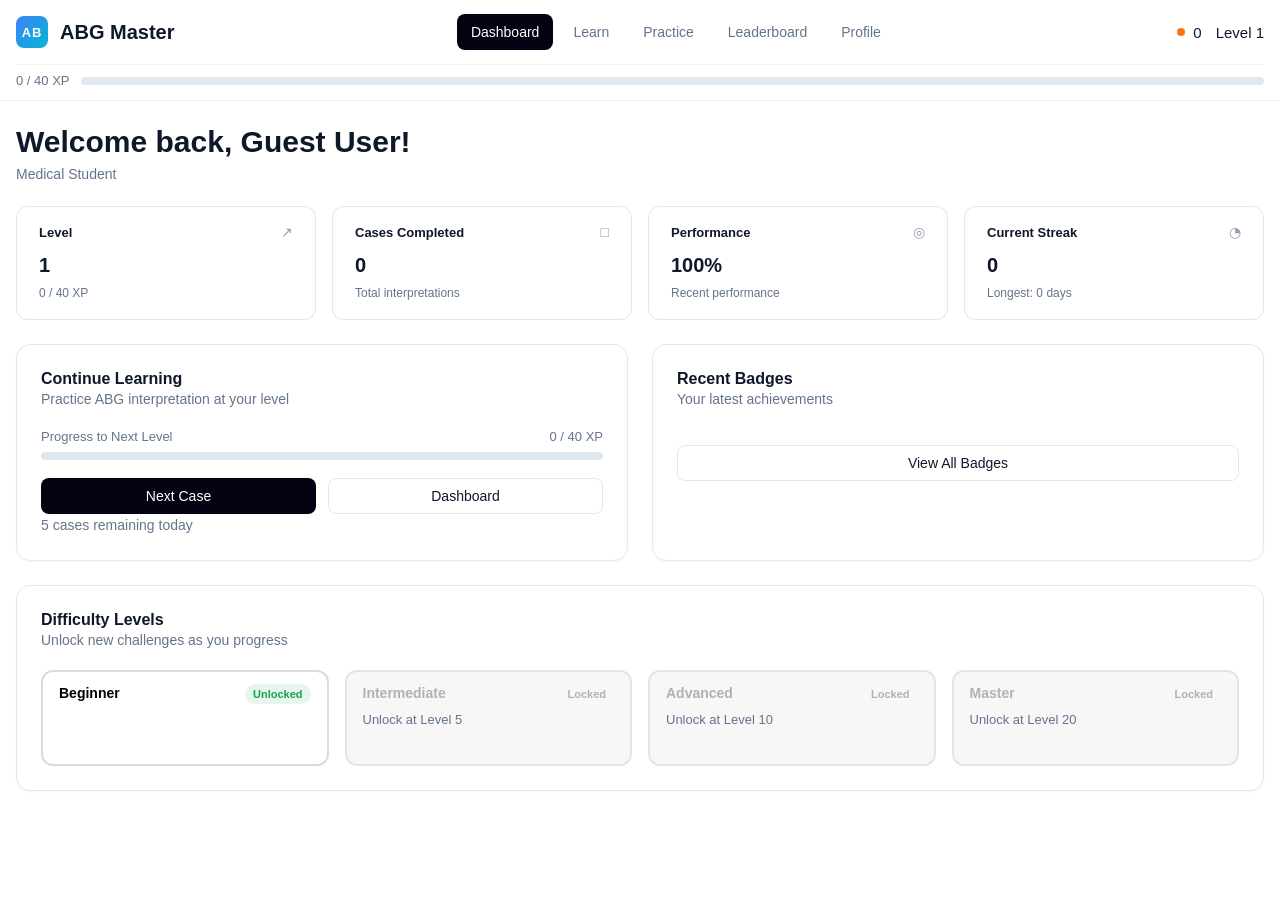
==== docs/index.html @ 7ad3922a "Implemented UI" ====
<!DOCTYPE html>
<html lang="en">
<head>
  <meta charset="utf-8" />
  <meta name="viewport" content="width=device-width, initial-scale=1" />
  <title>ABG Master</title>
  <link rel="stylesheet" href="styles.css" />
</head>
<body>
  <div class="site-shell">
    <header id="navBar" class="site-header">
      <div class="header-panel shell-container">
        <div class="header-row">
          <div class="brand-block">
            <div class="brand-mark" aria-hidden="true">AB</div>
            <div class="brand-copy">
              <div class="brand-title">ABG Master</div>
            </div>
          </div>

          <nav class="primary-nav" aria-label="Primary">
            <button class="nav-tab" data-action="view" data-view="dashboard" type="button">Dashboard</button>
            <button class="nav-tab" data-action="view" data-view="learn" type="button">Learn</button>
            <button class="nav-tab" data-action="view" data-view="practice" type="button">Practice</button>
            <button class="nav-tab" data-action="view" data-view="leaderboard" type="button">Leaderboard</button>
            <button class="nav-tab" data-action="view" data-view="profile" type="button">Profile</button>
          </nav>

          <div class="header-meta">
            <div class="meta-pill">
              <span class="meta-dot"></span>
              <span id="navStreakValue">0</span>
            </div>
            <div id="navLevelPill" class="meta-pill">Level 1</div>
            <label class="timed-toggle" aria-label="Timed mode">
              <input id="timedModeToggle" type="checkbox" />
              <span class="timed-toggle-track"></span>
            </label>
          </div>
        </div>
      </div>

		<div class="header-progress shell-container">
		  <div class="header-progress-row">
			<span id="navProgressLabel" class="progress-label">0 / 0 XP</span>
			<div class="progress-bar">
			  <div id="navProgressFill" class="progress-fill"></div>
			</div>
		  </div>
		</div>
    </header>

    <main class="shell-container main-content">
      <section id="dashboardView" class="app-view">
        <div class="page-header">
          <div>
            <h1 id="dashboardHeading" class="page-title">Welcome back!</h1>
            <p id="dashboardSubtitle" class="page-subtitle"></p>
          </div>
        </div>

		<div class="stats-grid">
		  <article class="stat-card">
			<div class="stat-head">
			  <span class="stat-label">Level</span>
			  <span class="stat-icon">↗</span>
			</div>
			<div id="dashboardLevelValue" class="stat-value">1</div>
			<div id="dashboardLevelSubcopy" class="stat-subcopy">0 / 0 XP</div>
		  </article>

		  <article class="stat-card">
			<div class="stat-head">
			  <span class="stat-label">Cases Completed</span>
			  <span class="stat-icon">□</span>
			</div>
			<div id="dashboardCasesValue" class="stat-value">0</div>
			<div id="dashboardCasesSubcopy" class="stat-subcopy">0 today</div>
		  </article>

		  <article class="stat-card">
			<div class="stat-head">
			  <span class="stat-label">Performance</span>
			  <span class="stat-icon">◎</span>
			</div>
			<div id="dashboardAccuracyValue" class="stat-value">0%</div>
			<div id="dashboardAccuracySubcopy" class="stat-subcopy">0 / 0</div>
		  </article>

		  <article class="stat-card">
			<div class="stat-head">
			  <span class="stat-label">Current Streak</span>
			  <span class="stat-icon">◔</span>
			</div>
			<div id="dashboardStreakValue" class="stat-value">0</div>
			<div id="dashboardStreakSubcopy" class="stat-subcopy"></div>
		  </article>
		</div>

				<div class="dashboard-grid">
		  <div class="dashboard-main">
			<section class="fig-card">
			  <div class="card-header">
				<div>
				  <h2 class="card-title">Continue Learning</h2>
				  <p class="card-description">Practice ABG interpretation at your level</p>
				</div>
			  </div>

			  <div class="card-progress">
				<div class="progress-meta">
				  <span id="dashboardProgressLabel" class="progress-label">0 / 0 XP</span>
				  <span id="dashboardProgressValue" class="progress-value">0%</span>
				</div>
				<div class="progress-bar">
				  <div id="dashboardProgressFill" class="progress-fill"></div>
				</div>
			  </div>

				<div class="button-row results-actions">
				  <button class="btn btn-primary" data-action="next-case" type="button">Next Case</button>
				  <button class="btn btn-secondary" data-action="return-dashboard" type="button">Dashboard</button>
				</div>

			  <p id="dashboardCasesRemaining" class="card-footnote"></p>
			</section>
		  </div>

		  <aside class="dashboard-side">
			<section class="fig-card">
			  <div class="card-header">
				<div>
				  <h2 class="card-title">Recent Badges</h2>
				  <p class="card-description">Your latest achievements</p>
				</div>
			  </div>
			  <div id="dashboardRecentBadges" class="badge-grid"></div>
			  <button class="btn btn-secondary card-button" data-action="view" data-view="profile" type="button">View All Badges</button>
			</section>
		  </aside>
		</div>

		<section class="fig-card">
		  <div class="card-header">
			<div>
			  <h2 class="card-title">Difficulty Levels</h2>
			  <p class="card-description">Unlock new challenges as you progress</p>
			</div>
		  </div>
		  <div id="dashboardDifficultyGrid" class="difficulty-grid"></div>
		</section>
		</section>

      <section id="practiceView" class="app-view">
        <div class="practice-header">
          <div>
            <h1 id="practiceTitle" class="page-title">Practice Mode</h1>
            <p id="practiceLevelLine" class="page-subtitle"></p>
          </div>

          <div class="practice-control">
            <label class="field-label" for="practiceDifficultySelect">Difficulty</label>
            <select id="practiceDifficultySelect" class="field-select"></select>
          </div>
        </div>

        <div id="practiceCasesAlert" class="alert-banner"></div>

        <section class="fig-card">
          <div class="card-header">
            <div>
              <h2 class="card-title">Clinical Scenario</h2>
            </div>
          </div>
          <p id="practiceStem" class="scenario-copy"></p>
        </section>

        <section class="fig-card values-card">
          <div id="practiceMetrics" class="values-grid"></div>
        </section>

        <section class="fig-card">
          <div class="card-header">
            <div>
              <h2 id="practiceQuestionLabel" class="card-title">Interpret the ABG</h2>
              <p id="practiceQuestionMeta" class="card-description"></p>
            </div>
            <span id="practiceTimerValue" class="inline-chip">Timer hidden</span>
          </div>

          <p id="practicePrompt" class="question-prompt"></p>
          <div id="practiceStepProgress" class="step-progress"></div>
          <div id="practiceOptions" class="option-grid"></div>

          <div id="practiceFeedback" class="practice-feedback is-hidden">
            <div id="practiceFeedbackTitle" class="feedback-title"></div>
            <div class="feedback-copy">
              <p id="practiceFeedbackAnswer"></p>
              <p id="practiceFeedbackCorrect"></p>
              <p id="practiceFeedbackCopy"></p>
            </div>
            <button id="practiceContinueBtn" class="btn btn-primary" data-action="continue-step" type="button">Continue</button>
          </div>
        </section>
      </section>

      <section id="resultsView" class="app-view">
        <div class="practice-header">
          <div>
            <h1 id="resultsTitle" class="page-title">Results</h1>
            <p id="resultsObjective" class="page-subtitle"></p>
          </div>
          <div class="chip-row">
            <span id="resultsDifficultyChip" class="inline-chip">Beginner</span>
            <span id="resultsTimeChip" class="inline-chip">0.0s</span>
          </div>
        </div>

        <section id="resultsSummaryCard" class="fig-card result-state-card">
          <div class="card-header">
            <div>
              <h2 id="resultsOutcomeLabel" class="card-title">Results</h2>
            </div>
          </div>

          <div class="result-metrics">
            <div class="result-metric">
              <span class="result-label">Accuracy</span>
              <strong id="resultsAccuracyValue">0%</strong>
            </div>
            <div class="result-metric">
              <span class="result-label">XP earned</span>
              <strong id="resultsXpValue">+0</strong>
            </div>
            <div class="result-metric">
              <span class="result-label">Correct answers</span>
              <strong id="resultsCorrectValue">0 / 0</strong>
            </div>
            <div class="result-metric">
              <span class="result-label">Level now</span>
              <strong id="resultsLevelValue">1</strong>
            </div>
          </div>

          <div class="feedback-copy">
            <p id="resultsExplanation"></p>
          </div>

			<div class="button-row result-actions">
			  <button class="btn btn-primary" data-action="next-case" type="button">Next Case</button>
			  <button class="btn btn-secondary" data-action="return-dashboard" type="button">Dashboard</button>
			</div>
        </section>

        <section class="fig-card">
          <div class="card-header">
            <div>
              <h2 class="card-title">Answer Review</h2>
            </div>
          </div>
          <div id="resultsStepList" class="review-list"></div>
        </section>
      </section>

      <section id="learnView" class="app-view">
        <div class="page-header">
          <div>
            <h1 class="page-title">Learn ABG Interpretation</h1>
          </div>
        </div>
        <div id="learnGrid" class="learn-grid"></div>
      </section>

      <section id="leaderboardView" class="app-view">
        <div class="page-header">
          <div>
            <h1 class="page-title">Leaderboard</h1>
            <p class="page-subtitle">See how you rank against other learners</p>
          </div>
        </div>

        <section class="fig-card">
          <div class="card-header">
            <div>
              <h2 class="card-title">Your Ranking</h2>
            </div>
          </div>
          <div class="leaderboard-user">
            <div class="leaderboard-rank-number" id="leaderboardUserRank">#1</div>
            <div class="leaderboard-user-copy">
              <div class="leaderboard-user-name">You</div>
              <div id="leaderboardUserLevel" class="leaderboard-user-meta">Level 1</div>
            </div>
            <div class="leaderboard-user-stats">
              <div id="leaderboardUserXp">0 XP</div>
              <div id="leaderboardUserAccuracy" class="leaderboard-user-meta">100% accuracy</div>
            </div>
          </div>
        </section>

        <section class="fig-card">
          <div class="card-header">
            <div>
              <h2 class="card-title">Global Rankings</h2>
              <p class="card-description">Filter by time period</p>
            </div>
          </div>
          <div class="tab-row">
            <button class="tab-chip is-active" type="button">All Time</button>
            <button class="tab-chip" type="button">This Month</button>
            <button class="tab-chip" type="button">This Week</button>
            <button class="tab-chip" type="button">Today</button>
          </div>
          <div id="leaderboardList" class="leaderboard-list"></div>
        </section>

        <section class="fig-card">
          <div class="card-header">
            <div>
              <h2 class="card-title">Top Performers</h2>
            </div>
          </div>
          <div id="leaderboardTopList" class="top-grid"></div>
        </section>
      </section>

      <section id="profileView" class="app-view">
        <div class="page-header profile-header">
          <div>
            <h1 class="page-title">Profile</h1>
          </div>
          <div id="profileMembershipPill" class="membership-pill is-hidden"></div>
        </div>

        <div class="profile-grid">
          <div class="profile-column">
            <section class="fig-card">
              <div class="card-header">
                <div>
                  <h2 class="card-title">User Info</h2>
                </div>
              </div>
              <div class="info-stack">
                <div>
                  <div class="info-label">Username</div>
                  <div id="profileUsernameValue" class="info-value"></div>
                </div>
                <div>
                  <div class="info-label">Specialty</div>
                  <div id="profileSpecialtyValue" class="info-value"></div>
                </div>
              </div>
            </section>

            <section class="fig-card">
              <div class="card-header">
                <div>
                  <h2 class="card-title">Statistics</h2>
                </div>
              </div>

              <div class="profile-level">
                <div class="info-label">Level</div>
                <div id="profileLevelValue" class="profile-level-value">1</div>
              </div>

              <div class="card-progress">
                <div class="progress-meta">
                  <span class="progress-label">XP Progress</span>
                  <span id="profileNextLevelValue" class="progress-value">0 / 0</span>
                </div>
                <div class="progress-bar">
                  <div id="profileProgressFill" class="progress-fill"></div>
                </div>
              </div>

              <div class="stats-mini-grid">
                <div class="mini-stat">
                  <span class="info-label">XP</span>
                  <strong id="profileXpValue">0</strong>
                </div>
                <div class="mini-stat">
                  <span class="info-label">Accuracy</span>
                  <strong id="profileAccuracyValue">0%</strong>
                </div>
                <div class="mini-stat">
                  <span class="info-label">Cases</span>
                  <strong id="profileCasesValue">0</strong>
                </div>
                <div class="mini-stat">
                  <span class="info-label">Streak</span>
                  <strong id="profileStreakValue">0</strong>
                </div>
              </div>
            </section>
          </div>

          <section class="fig-card">
            <div class="card-header">
              <div>
                <h2 class="card-title">Achievements</h2>
                <p id="profileBadgeCount" class="card-description">0 of 0 badges earned</p>
              </div>
            </div>
            <div id="profileBadgeList" class="badge-grid"></div>
          </section>
        </div>
      </section>
    </main>
  </div>

  <script src="app.js"></script>
</body>
</html>
---- docs/styles.css ----
:root {
  --background: #ffffff;
  --foreground: #0f172a;
  --muted-foreground: #64748b;
  --card: #ffffff;
  --muted: #f1f5f9;
  --accent: #e5e7eb;
  --border: rgba(15, 23, 42, 0.1);
  --primary: #030213;
  --primary-foreground: #ffffff;
  --success: #16a34a;
  --success-soft: #f0fdf4;
  --danger: #dc2626;
  --danger-soft: #fef2f2;
  --brand-start: #3b82f6;
  --brand-end: #06b6d4;
  --amber-start: #f59e0b;
  --amber-end: #f97316;
  --shadow-sm: 0 1px 2px rgba(15, 23, 42, 0.04);
  --shadow-md: 0 10px 24px rgba(15, 23, 42, 0.04);
  --radius-lg: 12px;
  --radius-md: 10px;
  --radius-sm: 8px;
}

* {
  box-sizing: border-box;
}

html,
body {
  min-height: 100%;
}

body {
  margin: 0;
  background: var(--background);
  color: var(--foreground);
  font-family: "Segoe UI", Arial, sans-serif;
  -webkit-font-smoothing: antialiased;
}

button,
input,
select {
  font: inherit;
}

button {
  border: 0;
  cursor: pointer;
}

.is-hidden {
  display: none !important;
}

.shell-container {
  width: min(1280px, calc(100vw - 32px));
  margin: 0 auto;
}

.site-shell {
  min-height: 100vh;
  padding-bottom: 48px;
}

.site-header {
  position: sticky;
  top: 0;
  z-index: 20;
  background: rgba(255, 255, 255, 0.95);
  backdrop-filter: blur(16px);
  border-bottom: 1px solid rgba(15, 23, 42, 0.06);
}

.header-panel {
  padding: 0;
}

.header-row {
  display: flex;
  align-items: center;
  gap: 24px;
  min-height: 64px;
}

.brand-block {
  display: flex;
  align-items: center;
  gap: 12px;
  min-width: 0;
}

.brand-mark {
  width: 32px;
  height: 32px;
  border-radius: 8px;
  background: linear-gradient(135deg, var(--brand-start), var(--brand-end));
  color: #fff;
  display: inline-flex;
  align-items: center;
  justify-content: center;
  font-size: 13px;
  font-weight: 800;
  letter-spacing: 0.06em;
}

.brand-title {
  font-size: 20px;
  font-weight: 700;
  line-height: 1.2;
}

.primary-nav {
  display: flex;
  align-items: center;
  gap: 6px;
  margin: 0 auto;
}

.nav-tab,
.tab-chip {
  min-height: 36px;
  padding: 0 14px;
  border-radius: 8px;
  background: transparent;
  color: var(--muted-foreground);
  font-size: 14px;
  font-weight: 500;
}

.nav-tab.is-active,
.tab-chip.is-active {
  background: var(--primary);
  color: var(--primary-foreground);
}

.header-meta {
  display: flex;
  align-items: center;
  gap: 14px;
}

.meta-pill {
  display: inline-flex;
  align-items: center;
  gap: 8px;
  min-height: 24px;
  padding: 0;
  background: transparent;
  color: var(--foreground);
  font-size: 15px;
  font-weight: 500;
}

.inline-chip,
.tab-chip {
  display: inline-flex;
  align-items: center;
  gap: 8px;
  min-height: 32px;
  padding: 0 12px;
  border-radius: 999px;
  background: var(--muted);
  color: var(--foreground);
  font-size: 13px;
  font-weight: 600;
}

.meta-dot {
  width: 8px;
  height: 8px;
  border-radius: 999px;
  background: #f97316;
}

.timed-toggle {
  display: none;
}

.timed-toggle input {
  position: absolute;
  opacity: 0;
  inset: 0;
}

.timed-toggle-track {
  width: 42px;
  height: 24px;
  border-radius: 999px;
  background: #cbd5e1;
  position: relative;
  transition: background-color 140ms ease;
}

.timed-toggle-track::after {
  content: "";
  position: absolute;
  top: 3px;
  left: 3px;
  width: 18px;
  height: 18px;
  border-radius: 999px;
  background: #fff;
  box-shadow: 0 1px 2px rgba(15, 23, 42, 0.18);
  transition: transform 140ms ease;
}

.timed-toggle input:checked + .timed-toggle-track {
  background: var(--primary);
}

.timed-toggle input:checked + .timed-toggle-track::after {
  transform: translateX(18px);
}

.header-progress {
  padding: 8px 0 12px;
  border-top: 1px solid rgba(15, 23, 42, 0.06);
}

.progress-meta {
  display: flex;
  align-items: center;
  justify-content: space-between;
  gap: 16px;
  margin-bottom: 8px;
}

.header-progress-row {
  display: grid;
  grid-template-columns: auto 1fr;
  align-items: center;
  gap: 12px;
}

.header-progress-row .progress-bar {
  width: 100%;
}

.progress-label,
.progress-value,
.card-description,
.page-subtitle,
.stat-subcopy,
.card-footnote,
.info-label,
.leaderboard-user-meta,
.empty-copy {
  color: var(--muted-foreground);
}

.progress-label,
.progress-value {
  font-size: 13px;
}

.progress-bar {
  height: 8px;
  width: 100%;
  border-radius: 999px;
  overflow: hidden;
  background: #e2e8f0;
}

.progress-fill {
  height: 100%;
  width: 0;
  border-radius: inherit;
  background: linear-gradient(90deg, var(--brand-start), var(--brand-end));
}

.main-content {
  padding-top: 24px;
}

.app-view {
  display: none;
}

.app-view.is-active {
  display: block;
}

#dashboardView {
  max-width: 1280px;
  margin: 0 auto;
}

#practiceView,
#resultsView,
#learnView {
  max-width: 896px;
  margin: 0 auto;
}

#leaderboardView,
#profileView {
  max-width: 1152px;
  margin: 0 auto;
}

.page-header,
.practice-header {
  display: flex;
  align-items: flex-start;
  justify-content: space-between;
  gap: 24px;
  margin-bottom: 24px;
}

.page-title {
  margin: 0;
  font-size: 30px;
  line-height: 1.1;
  font-weight: 700;
}

.page-subtitle {
  margin: 8px 0 0;
  font-size: 14px;
}

.case-subtitle {
  display: inline-block;
  margin-top: 6px;
  font-size: 0.72em;
  font-weight: 600;
  line-height: 1.2;
  color: var(--foreground);
}

.chip-row {
  flex-wrap: nowrap;
  align-items: center;
}

.stats-grid,
.dashboard-grid,
.difficulty-grid,
.result-metrics,
.profile-grid,
.stats-mini-grid,
.top-grid {
  display: grid;
  gap: 16px;
}

.stats-grid {
  display: grid;
  grid-template-columns: repeat(4, minmax(0, 1fr));
  gap: 16px;
  margin-bottom: 24px;
}

.dashboard-grid {
  display: grid;
  grid-template-columns: 1fr 1fr;
  gap: 24px;
  align-items: stretch;
  margin-bottom: 24px;
}

.dashboard-main,
.dashboard-side,
.profile-column {
  display: grid;
  gap: 24px;
}

#dashboardDifficultyCard {
  grid-column: 1 / -1;
}
.fig-card,
.stat-card,
.difficulty-card,
.alert-banner,
.review-item,
.leaderboard-row,
.top-card {
  background: var(--card);
  border: 1px solid var(--border);
  border-radius: var(--radius-lg);
  box-shadow: var(--shadow-sm);
}

#practiceView .fig-card {
  margin-bottom: 24px;
}

.fig-card {
  background: var(--card-bg);
  border-radius: 14px;
  border: 1px solid var(--border);
  padding: 24px;
  display: flex;
  flex-direction: column;
  height: 100%;
}

.stat-card {
  padding: 18px 22px;
  min-height: 104px;
  display: flex;
  flex-direction: column;
  justify-content: flex-start;
  box-shadow: none;
}

.stat-head {
  display: flex;
  align-items: flex-start;
  justify-content: space-between;
  gap: 12px;
}

.stat-label,
.result-label {
  font-size: 13px;
  font-weight: 600;
  color: var(--foreground);
  line-height: 1.2;
}

.stat-icon {
  font-size: 14px;
  line-height: 1;
  color: var(--muted-foreground);
  opacity: 0.7;
  flex: 0 0 auto;
}

.stat-value {
  margin-top: 14px;
  font-size: 20px;
  line-height: 1.05;
  font-weight: 700;
}

.stat-subcopy {
  margin-top: 10px;
  font-size: 12px;
  line-height: 1.3;
}

.card-header {
  display: flex;
  align-items: flex-start;
  justify-content: space-between;
  gap: 16px;
  margin-bottom: 18px;
}

.card-title {
  margin: 0;
  font-size: 16px;
  line-height: 1.2;
  font-weight: 600;
}

.card-description,
.card-footnote,
.question-prompt,
.feedback-copy p {
  margin: 0;
  font-size: 14px;
  line-height: 1.6;
}

.scenario-copy {
  margin: 0;
  font-size: 18px;
  line-height: 1.55;
}

.card-progress {
  margin-bottom: 18px;
}

.button-row,
.chip-row {
  display: flex;
  gap: 12px;
  flex-wrap: wrap;
}

#dashboardView .button-row {
  display: grid;
  grid-template-columns: repeat(2, minmax(0, 1fr));
}

.card-button {
  margin-top: 16px;
  width: 100%;
}

.btn {
  min-height: 36px;
  padding: 0 16px;
  border-radius: 8px;
  font-size: 14px;
  font-weight: 500;
  transition: background-color 140ms ease, border-color 140ms ease, color 140ms ease;
}

.btn-primary {
  background: var(--primary);
  color: var(--primary-foreground);
}

.btn-primary:hover {
  background: rgba(3, 2, 19, 0.9);
}

.btn-secondary {
  background: transparent;
  border: 1px solid var(--border);
  color: var(--foreground);
}

.btn-secondary:hover,
.nav-tab:hover,
.tab-chip:hover,
.option-btn:hover {
  background: #f8fafc;
}

.difficulty-grid {
  grid-template-columns: repeat(4, minmax(0, 1fr));
}

.difficulty-card {
  padding: 12px 16px;
  display: grid;
  grid-template-rows: auto 1fr;
  row-gap: 8px;
  width: 100%;
  min-height: 96px;
  text-align: left;
  border-width: 2px;
  box-shadow: none;
  align-content: start;
  transition: transform 160ms ease, box-shadow 160ms ease, border-color 160ms ease, background 160ms ease;
}

.difficulty-card.is-locked {
  background: rgba(3, 2, 19, 0.03);
  border-color: rgba(3, 2, 19, 0.08);
  opacity: 1;
}

.difficulty-card.is-unlocked {
  background: rgba(255, 255, 255, 0.72);
  border-color: rgba(3, 2, 19, 0.14);
}

.difficulty-card.is-unlocked:hover {
  transform: translateY(-1px);
  box-shadow: 0 6px 18px rgba(3, 2, 19, 0.06);
}

.difficulty-card:disabled {
  cursor: default;
}

.difficulty-head {
  display: flex;
  align-items: center;
  justify-content: space-between;
  gap: 10px;
  min-width: 0;
}

.difficulty-name {
  font-size: 14px;
  font-weight: 600;
  line-height: 1.2;
  min-width: 0;
  flex: 1 1 auto;
}

.difficulty-meta {
  font-size: 13px;
  line-height: 1.2;
  color: var(--muted-foreground);
  white-space: nowrap;
  align-self: start;
}

.difficulty-badge {
  display: inline-flex;
  align-items: center;
  justify-content: center;
  min-height: 20px;
  padding: 0 8px;
  border-radius: 999px;
  font-size: 11px;
  font-weight: 600;
  white-space: nowrap;
  flex: 0 0 auto;
}

.difficulty-card.is-unlocked .difficulty-badge {
  background: rgba(22, 163, 74, 0.1);
  color: var(--success);
}

.badge-grid {
  display: grid;
  gap: 12px;
  grid-template-columns: repeat(3, minmax(0, 1fr));
}

.badge-card {
  border: 1px solid var(--border);
  border-radius: var(--radius-md);
  background: #fff;
  padding: 16px;
  min-height: 96px;
}

.badge-card strong {
  display: block;
  font-size: 15px;
  line-height: 1.4;
}

.badge-card p {
  margin: 6px 0 0;
  font-size: 13px;
  color: var(--muted-foreground);
  line-height: 1.5;
}

.practice-control {
  min-width: 180px;
}

.field-label {
  display: block;
  margin-bottom: 6px;
  font-size: 13px;
  color: var(--muted-foreground);
}

.field-select {
  width: 100%;
  min-height: 36px;
  padding: 0 12px;
  border-radius: 8px;
  border: 1px solid var(--accent);
  background: #fff;
  color: var(--foreground);
  box-shadow: none;
}

.alert-banner {
  margin-bottom: 16px;
  padding: 12px 16px;
  background: #fff;
  font-size: 14px;
}

.values-grid {
  display: grid;
  grid-template-columns: 1fr;
  grid-auto-flow: row;
  gap: 14px;
  margin-bottom: 32px;
}



.value-item {
  display: flex;
  justify-content: space-between;
  align-items: center;
  border: 1px solid var(--border);
  border-radius: var(--radius-md);
  background: #fff;
  padding: 18px 20px;
}

.value-label {
  font-size: 13px;
  color: var(--muted-foreground);
}

.value-number {
  font-size: 20px;
  font-weight: 700;
}

.step-progress {
  display: flex;
  flex-wrap: wrap;
  gap: 10px;
  margin: 18px 0;
}

.step-pill {
  display: inline-flex;
  align-items: center;
  min-height: 30px;
  padding: 0 10px;
  border-radius: 999px;
  background: var(--muted);
  color: var(--muted-foreground);
  font-size: 12px;
  font-weight: 600;
}

.step-pill.is-current {
  background: var(--primary);
  color: var(--primary-foreground);
}

.step-pill.is-done {
  background: rgba(22, 163, 74, 0.1);
  color: var(--success);
}

.question-prompt {
  margin-bottom: 18px;
  font-size: 15px;
  color: var(--foreground);
}

.option-grid {
  display: grid;
  gap: 12px;
}

.option-btn {
  width: 100%;
  min-height: 52px;
  padding: 16px 18px;
  border-radius: 10px;
  border: 1px solid var(--accent);
  background: #fff;
  color: var(--foreground);
  text-align: left;
  font-weight: 500;
}

.practice-feedback {
  margin-top: 18px;
  border: 1px solid var(--border);
  border-radius: var(--radius-md);
  padding: 18px;
}

.practice-feedback .btn-primary {
  margin-top: 20px;
}

.practice-feedback.is-correct,
.result-state-card.is-correct {
  background: rgba(240, 253, 244, 0.7);
  border-color: rgba(22, 163, 74, 0.22);
}

.practice-feedback.is-incorrect {
  background: rgba(254, 242, 242, 0.7);
  border-color: rgba(220, 38, 38, 0.22);
}

.result-state-card.is-incorrect {
  background: var(--card);
  border-color: var(--border);
}

.feedback-title {
  font-size: 16px;
  font-weight: 600;
  margin-bottom: 10px;
}

.feedback-copy {
  display: grid;
  gap: 8px;
}

.result-state-card {
  margin-bottom: 16px;
}

.result-metrics {
  grid-template-columns: repeat(4, minmax(0, 1fr));
  margin-bottom: 18px;
}

.result-metric {
  border: 1px solid var(--border);
  border-radius: var(--radius-md);
  background: rgba(255, 255, 255, 0.8);
  padding: 16px;
}

.result-metric strong {
  display: block;
  margin-top: 8px;
  font-size: 22px;
  line-height: 1.1;
}

.result-actions {
  margin-top: 28px;
}

.bonus-grid {
  display: flex;
  flex-wrap: wrap;
  gap: 16px;
  margin-top: 4px;
  color: var(--muted-foreground);
  font-size: 13px;
}

.bonus-grid strong {
  color: var(--foreground);
  margin-left: 6px;
}

.review-list,
.leaderboard-list {
  display: grid;
  gap: 12px;
}

.review-item,
.leaderboard-row,
.top-card {
  padding: 18px;
}

.review-item.is-correct {
  background: rgba(240, 253, 244, 0.7);
  border-color: rgba(22, 163, 74, 0.22);
}

.review-item.is-incorrect {
  background: rgba(254, 242, 242, 0.7);
  border-color: rgba(220, 38, 38, 0.22);
}

.review-step {
  font-size: 15px;
  font-weight: 600;
}

.review-answer {
  margin-top: 6px;
  font-size: 13px;
  color: var(--muted-foreground);
  line-height: 1.5;
}

.learn-grid {
  display: grid;
  gap: 16px;
}

.learn-card {
  background: #fff;
  border: 1px solid var(--border);
  border-radius: var(--radius-lg);
  padding: 24px;
}

.learn-card h2 {
  margin: 0 0 8px;
  font-size: 16px;
  line-height: 1.2;
  font-weight: 600;
}

.learn-card p {
  margin: 0 0 16px;
  color: var(--muted-foreground);
  font-size: 14px;
  line-height: 1.6;
}

.learn-points {
  display: grid;
  gap: 10px;
}

.learn-point {
  border-top: 1px solid rgba(15, 23, 42, 0.08);
  padding-top: 10px;
  font-size: 14px;
  line-height: 1.6;
  color: var(--foreground);
}

.leaderboard-user {
  display: flex;
  align-items: center;
  gap: 18px;
}

.leaderboard-rank-number {
  font-size: 30px;
  line-height: 1;
  font-weight: 700;
}

.leaderboard-user-name {
  font-size: 16px;
  font-weight: 600;
}

.leaderboard-user-stats {
  margin-left: auto;
  text-align: right;
}

.tab-row {
  display: grid;
  grid-template-columns: repeat(4, minmax(0, 1fr));
  gap: 8px;
  margin-bottom: 16px;
}

.leaderboard-row {
  display: flex;
  align-items: center;
  gap: 16px;
  border-radius: 12px;
}

.leaderboard-rank {
  width: 48px;
  height: 48px;
  border-radius: 12px;
  background: transparent;
  display: inline-flex;
  align-items: center;
  justify-content: center;
  font-size: 13px;
  font-weight: 700;
}

.leaderboard-main {
  flex: 1;
}

.leaderboard-name {
  font-size: 15px;
  font-weight: 600;
}

.leaderboard-meta {
  margin-top: 4px;
  font-size: 13px;
  color: var(--muted-foreground);
}

.leaderboard-xp {
  text-align: right;
  font-size: 14px;
  font-weight: 600;
}

.top-grid {
  grid-template-columns: repeat(3, minmax(0, 1fr));
}

.top-card {
  text-align: center;
  box-shadow: none;
}

.top-rank {
  font-size: 28px;
  line-height: 1;
  font-weight: 700;
  margin-bottom: 12px;
}

.top-name {
  font-size: 16px;
  font-weight: 600;
}

.top-meta {
  margin-top: 6px;
  font-size: 13px;
  color: var(--muted-foreground);
}

#leaderboardTopList .top-card:nth-child(1) {
  border-color: #f59e0b;
  background: linear-gradient(135deg, #fffbeb, #fff7ed);
}

#leaderboardTopList .top-card:nth-child(2) {
  border-color: #94a3b8;
  background: linear-gradient(135deg, #f8fafc, #f1f5f9);
}

#leaderboardTopList .top-card:nth-child(3) {
  border-color: #b45309;
  background: linear-gradient(135deg, #fef3c7, #ffedd5);
}

.profile-header {
  align-items: center;
}

.membership-pill {
  display: inline-flex;
  align-items: center;
  min-height: 36px;
  padding: 0 14px;
  border-radius: 999px;
  background: linear-gradient(90deg, var(--amber-start), var(--amber-end));
  color: #fff;
  font-size: 13px;
  font-weight: 700;
}

.profile-grid {
  grid-template-columns: minmax(280px, 0.9fr) minmax(0, 1.1fr);
}

.info-stack {
  display: grid;
  gap: 18px;
}

.info-value {
  margin-top: 6px;
  min-height: 24px;
  font-size: 17px;
  font-weight: 600;
}

.profile-level {
  margin-bottom: 18px;
}

.profile-level-value {
  margin-top: 8px;
  font-size: 24px;
  font-weight: 700;
}

.stats-mini-grid {
  grid-template-columns: repeat(2, minmax(0, 1fr));
  margin-top: 18px;
}

.mini-stat {
  border-top: 1px solid rgba(15, 23, 42, 0.08);
  padding-top: 14px;
}

.mini-stat strong {
  display: block;
  margin-top: 8px;
  font-size: 24px;
  line-height: 1.1;
}

.value-abnormal {
  color: #dc2626;
}

@media (max-width: 1024px) {
  .header-row,
  .page-header,
  .practice-header,
  .leaderboard-user {
    flex-direction: column;
    align-items: flex-start;
  }

  .primary-nav,
  .header-meta {
    margin: 0;
    flex-wrap: wrap;
  }

  .stats-grid,
  .result-metrics,
  .difficulty-grid {
    grid-template-columns: repeat(2, minmax(0, 1fr));
  }

  .dashboard-grid,
  .profile-grid,
  .top-grid {
    grid-template-columns: 1fr;
  }

  .values-grid {
    grid-template-columns: repeat(2, minmax(0, 1fr));
  }

  .badge-grid {
    grid-template-columns: repeat(2, minmax(0, 1fr));
  }
}

@media (max-width: 720px) {
  .shell-container {
    width: min(100vw - 20px, 100%);
  }

  .main-content {
    padding-top: 24px;
  }

  .page-title {
    font-size: 28px;
  }

  .fig-card,
  .stat-card,
  .learn-card {
    padding: 20px;
  }

  .stats-grid,
  .difficulty-grid,
  .result-metrics,
  .stats-mini-grid,
  .values-grid,
  .badge-grid,
  .tab-row,
  .top-grid {
    grid-template-columns: 1fr;
  }

  #dashboardView .button-row,
  .button-row,
  .header-meta {
    width: 100%;
  }

  .btn {
    width: 100%;
  }

  .primary-nav {
    width: 100%;
    display: grid;
    grid-template-columns: repeat(2, minmax(0, 1fr));
  }

  .nav-tab {
    width: 100%;
  }
}

/* Improve leaderboard spacing */

.leaderboard-list {
  gap: 18px;
}

.leaderboard-row {
  padding: 22px;
}

.top-grid {
  margin-top: 28px;
  gap: 20px;
}

#leaderboardView .fig-card + .fig-card {
  margin-top: 32px;
}
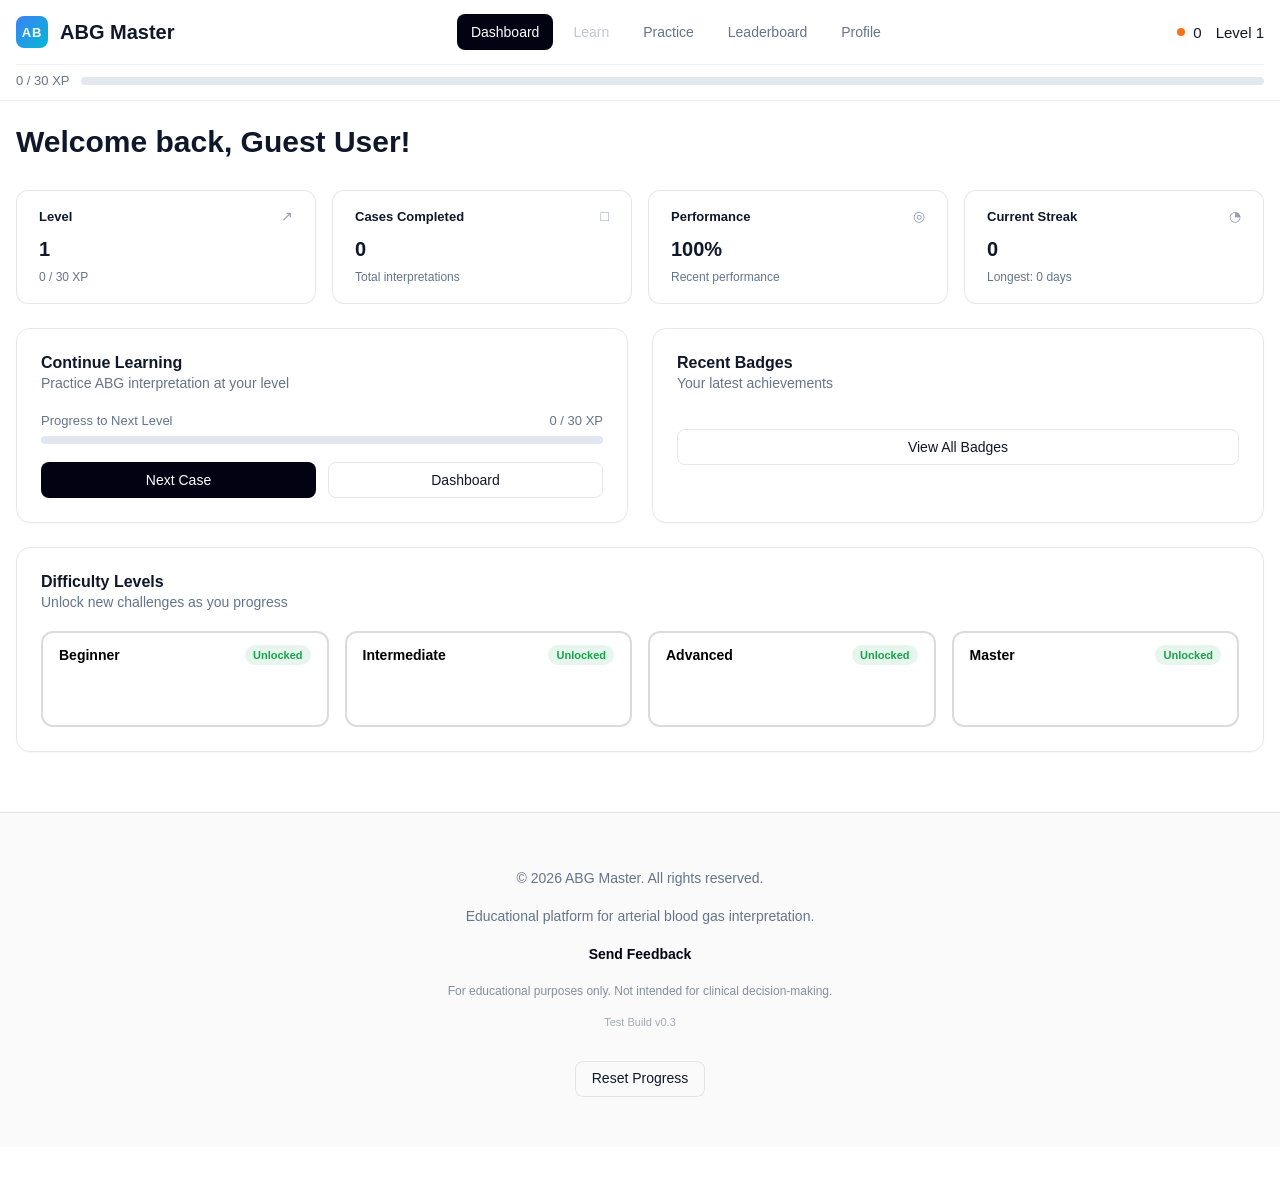
==== commit 5bbb2948: "UI updates" ====
--- a/docs/index.html
+++ b/docs/index.html
@@ -20,7 +20,8 @@
 
           <nav class="primary-nav" aria-label="Primary">
             <button class="nav-tab" data-action="view" data-view="dashboard" type="button">Dashboard</button>
-            <button class="nav-tab" data-action="view" data-view="learn" type="button">Learn</button>
+            <!--<button class="nav-tab" data-action="view" data-view="learn" type="button">Learn</button>-->
+			<button class="nav-tab is-disabled" type="button" disabled>Learn</button>
             <button class="nav-tab" data-action="view" data-view="practice" type="button">Practice</button>
             <button class="nav-tab" data-action="view" data-view="leaderboard" type="button">Leaderboard</button>
             <button class="nav-tab" data-action="view" data-view="profile" type="button">Profile</button>
@@ -242,14 +243,31 @@
             </div>
           </div>
 
-          <div class="feedback-copy">
-            <p id="resultsExplanation"></p>
-          </div>
-
 			<div class="button-row result-actions">
 			  <button class="btn btn-primary" data-action="next-case" type="button">Next Case</button>
 			  <button class="btn btn-secondary" data-action="return-dashboard" type="button">Dashboard</button>
-			</div>
+			  <button id="reportCaseBtn" class="btn btn-secondary" type="button">Provide Feedback</button>
+			</div>
+        </section>
+
+        <section class="fig-card results-values-section">
+          <div class="card-header">
+            <div>
+              <h2 class="card-title">Case values</h2>
+            </div>
+          </div>
+          <div id="resultsValuesGrid" class="results-values-grid"></div>
+        </section>
+
+        <section id="resultsExplanationSection" class="fig-card is-hidden">
+          <div class="card-header">
+            <div>
+              <h2 class="card-title">Explanation</h2>
+            </div>
+          </div>
+          <div class="feedback-copy">
+            <p id="resultsExplanation"></p>
+          </div>
         </section>
 
         <section class="fig-card">
@@ -406,9 +424,81 @@
           </section>
         </div>
       </section>
-    </main>
-  </div>
-
-  <script src="app.js"></script>
+	</main>
+
+	<footer class="site-footer">
+	  <div class="footer-inner">
+		<p>© 2026 ABG Master. All rights reserved.</p>
+		<p>Educational platform for arterial blood gas interpretation.</p>
+		
+		<p>
+		  <a href="https://forms.gle/KU5g8NzkzoNNPsZJA" target="_blank" class="footer-feedback">
+			Send Feedback
+		  </a>
+		</p>
+		
+		<p class="footer-disclaimer">
+		  For educational purposes only. Not intended for clinical decision-making.
+		</p>
+		
+		<p class="footer-version">Test Build v0.3</p>
+		<button id="resetProgressBtn" class="btn btn-secondary footer-reset">
+		  Reset Progress
+		</button>
+	  </div>
+	</footer>
+
+	<div
+	  id="practiceIntroModal"
+	  class="modal-backdrop is-hidden"
+	  role="dialog"
+	  aria-modal="true"
+	  aria-hidden="true"
+	  aria-labelledby="practiceIntroTitle"
+	>
+	  <div class="fig-card modal-card practice-intro-modal">
+		<div class="card-header">
+		  <div>
+			<h2 id="practiceIntroTitle" class="card-title">Welcome to ABG Master</h2>
+		  </div>
+		</div>
+		<div class="practice-intro-copy">
+
+		<p><strong>Practice structured ABG interpretation through clinical cases.</strong></p>
+
+		<p>
+		Difficulty currently scales as you progress, but is still being refined as the case library grows.
+		</p>
+		
+		<p>
+		All 
+		difficulty levels have been unlocked and there is a 5x XP multiplier.
+		</p>
+		
+		<p>
+		Case explanations are currently a work in progress.
+		</p>
+		<hr>
+
+		<p><strong>Coming soon</strong></p>
+
+		<ul class="practice-intro-list">
+		  <li>Learning modules linked to each difficulty level</li>
+		  <li>A dedicated exam-style mode for rapid interpretation</li>
+		</ul>
+
+		<p>
+		Clinical scenarios and feedback explanations are still evolving — your testing feedback will help shape the final version.
+		</p>
+
+		</div>
+		<div class="button-row">
+		  <button id="practiceIntroStartBtn" class="btn btn-primary" type="button">Start Practicing</button>
+		</div>
+	  </div>
+	</div>
+	</div>
+
+	<script src="app.js"></script>
 </body>
 </html>
--- a/docs/styles.css
+++ b/docs/styles.css
@@ -526,10 +526,63 @@
   background: #f8fafc;
 }
 
+.modal-backdrop {
+  position: fixed;
+  inset: 0;
+  z-index: 1000;
+  display: flex;
+  align-items: center;
+  justify-content: center;
+  padding: 24px 16px;
+  background: rgba(15, 23, 42, 0.58);
+}
+
+.modal-card {
+  width: min(560px, calc(100vw - 32px));
+  overflow-y: auto;
+  margin: auto;
+  background: #ffffff;
+  border: 1px solid var(--border);
+  border-radius: 16px;
+  padding: 28px;
+  box-shadow: 0 24px 60px rgba(15, 23, 42, 0.22);
+  position: relative;
+  z-index: 1001;
+  height: auto;
+  min-height: 0;
+}
+
+.practice-intro-copy hr {
+  border: none;
+  border-top: 1px solid var(--border);
+  width: 85%;
+  margin: 12px auto 8px auto;
+}
+
 .difficulty-grid {
   grid-template-columns: repeat(4, minmax(0, 1fr));
 }
 
+.practice-intro-title {
+  font-size: 26px;
+  font-weight: 700;
+  text-align: center;
+  margin: 0 auto 18px auto;
+  max-width: 85%;
+  line-height: 1.25;
+}
+
+.practice-intro-list {
+  margin: 0;
+  padding-left: 18px;
+  line-height: 1.6;
+}
+
+.practice-intro-copy hr {
+  border: none;
+  border-top: 1px solid var(--border);
+  margin: 6px 0 2px;
+}
 .difficulty-card {
   padding: 12px 16px;
   display: grid;
@@ -682,8 +735,19 @@
   padding: 18px 20px;
 }
 
+.value-copy {
+  display: grid;
+  gap: 4px;
+}
+
 .value-label {
   font-size: 13px;
+  font-weight: 700;
+  color: var(--foreground);
+}
+
+.value-reference {
+  font-size: 12px;
   color: var(--muted-foreground);
 }
 
@@ -719,6 +783,12 @@
 .step-pill.is-done {
   background: rgba(22, 163, 74, 0.1);
   color: var(--success);
+}
+
+.step-pill.is-incorrect {
+  background: rgba(220, 38, 38, 0.12);
+  color: var(--danger);
+  border: 1px solid rgba(220, 38, 38, 0.25);
 }
 
 .question-prompt {
@@ -809,6 +879,40 @@
   margin-top: 28px;
 }
 
+.results-values-section {
+  margin-bottom: 16px;
+}
+
+#resultsExplanationSection {
+  margin-bottom: 16px;
+}
+
+.results-values-grid {
+  display: grid;
+  grid-template-columns: repeat(auto-fit, minmax(120px, 1fr));
+  gap: 12px;
+}
+
+.results-value-tile {
+  border: 1px solid var(--border);
+  border-radius: var(--radius-md);
+  background: rgba(255, 255, 255, 0.8);
+  padding: 14px 16px;
+}
+
+.results-value-label {
+  display: block;
+  font-size: 12px;
+  color: var(--muted-foreground);
+}
+
+.results-value-number {
+  display: block;
+  margin-top: 6px;
+  font-size: 18px;
+  line-height: 1.2;
+}
+
 .bonus-grid {
   display: flex;
   flex-wrap: wrap;
@@ -1174,4 +1278,51 @@
 
 #leaderboardView .fig-card + .fig-card {
   margin-top: 32px;
-}+}
+
+.site-footer {
+  margin-top: 60px;
+  padding: 40px 0 50px;
+  border-top: 1px solid var(--border);
+  background: #fafafa;
+  text-align: center;
+}
+
+.footer-inner {
+  max-width: 900px;
+  margin: 0 auto;
+  font-size: 14px;
+  color: var(--muted-foreground);
+  line-height: 1.7;
+}
+
+.footer-disclaimer {
+  font-size: 12px;
+  margin-top: 3px;
+  opacity: 0.8;
+}
+
+.footer-version {
+  font-size: 11px;
+  margin-top: 10px;
+  opacity: 0.6;
+}
+
+.footer-reset {
+  margin-top: 18px;
+}
+
+.nav-tab.is-disabled {
+  opacity: 0.4;
+  cursor: not-allowed;
+}
+
+.footer-feedback {
+  font-weight: 600;
+  text-decoration: none;
+  color: var(--primary);
+}
+
+.footer-feedback:hover {
+  text-decoration: underline;
+}
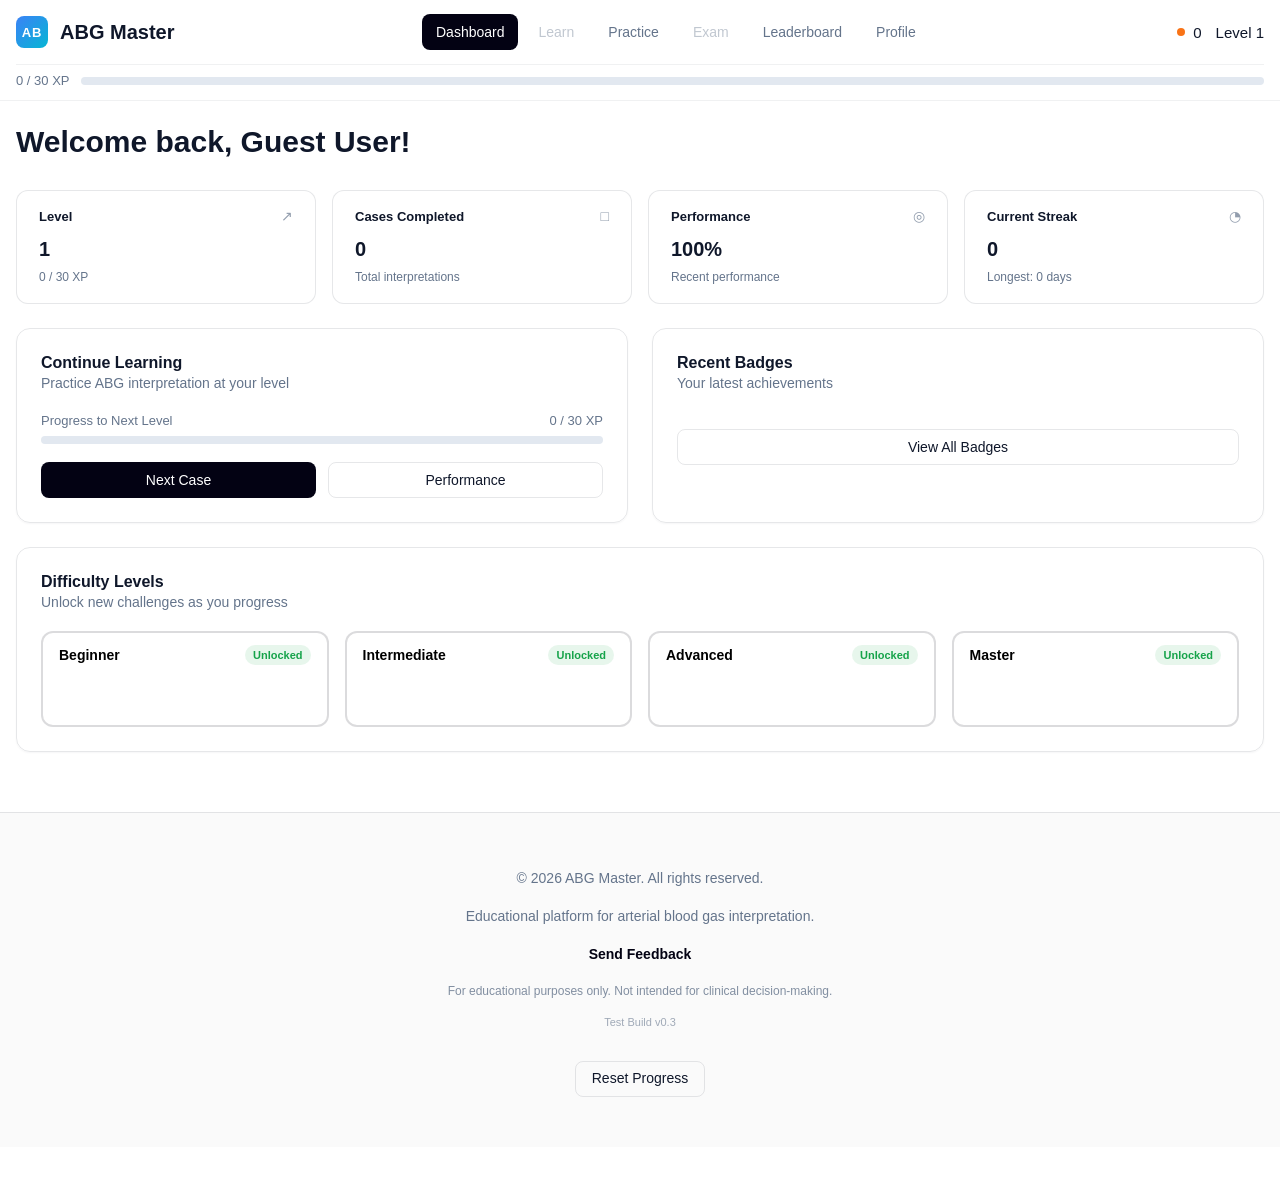
==== commit 8ce42cda: "version V.0. Added arhectypes. Bug fixes. UI and UX changes" ====
--- a/docs/index.html
+++ b/docs/index.html
@@ -1,10 +1,24 @@
 <!DOCTYPE html>
 <html lang="en">
 <head>
+<script async src="https://www.googletagmanager.com/gtag/js?id=G-9ZE6K68YGV"></script>
+<script>
+  window.dataLayer = window.dataLayer || [];
+  function gtag(){dataLayer.push(arguments);}
+  gtag('js', new Date());
+  gtag('config', 'G-9ZE6K68YGV');
+</script>
   <meta charset="utf-8" />
   <meta name="viewport" content="width=device-width, initial-scale=1" />
   <title>ABG Master</title>
   <link rel="stylesheet" href="styles.css" />
+  <script type="text/javascript">
+    (function(c,l,a,r,i,t,y){
+        c[a]=c[a]||function(){(c[a].q=c[a].q||[]).push(arguments)};
+        t=l.createElement(r);t.async=1;t.src="https://www.clarity.ms/tag/"+i;
+        y=l.getElementsByTagName(r)[0];y.parentNode.insertBefore(t,y);
+    })(window, document, "clarity", "script", "vx0d7elkcg");
+</script>
 </head>
 <body>
   <div class="site-shell">
@@ -23,6 +37,7 @@
             <!--<button class="nav-tab" data-action="view" data-view="learn" type="button">Learn</button>-->
 			<button class="nav-tab is-disabled" type="button" disabled>Learn</button>
             <button class="nav-tab" data-action="view" data-view="practice" type="button">Practice</button>
+			<button class="nav-tab is-disabled" type="button" disabled>Exam</button>
             <button class="nav-tab" data-action="view" data-view="leaderboard" type="button">Leaderboard</button>
             <button class="nav-tab" data-action="view" data-view="profile" type="button">Profile</button>
           </nav>
@@ -120,7 +135,7 @@
 
 				<div class="button-row results-actions">
 				  <button class="btn btn-primary" data-action="next-case" type="button">Next Case</button>
-				  <button class="btn btn-secondary" data-action="return-dashboard" type="button">Dashboard</button>
+				  <button class="btn btn-secondary" data-action="return-dashboard" type="button">Performance</button>
 				</div>
 
 			  <p id="dashboardCasesRemaining" class="card-footnote"></p>
@@ -177,6 +192,7 @@
         </section>
 
         <section class="fig-card values-card">
+          <div id="practiceMetricControls" class="values-controls is-hidden"></div>
           <div id="practiceMetrics" class="values-grid"></div>
         </section>
 
--- a/docs/styles.css
+++ b/docs/styles.css
@@ -269,6 +269,7 @@
   width: 0;
   border-radius: inherit;
   background: linear-gradient(90deg, var(--brand-start), var(--brand-end));
+  transition: width 1500ms ease-in-out;
 }
 
 .main-content {
@@ -397,6 +398,40 @@
   display: flex;
   flex-direction: column;
   height: 100%;
+}
+
+.values-controls {
+  display: flex;
+  justify-content: flex-start;
+  margin-bottom: 24px;
+}
+
+.metric-toggle {
+  gap: 0;
+}
+
+.metric-toggle input {
+  width: 0;
+  height: 0;
+}
+
+.metric-toggle-label {
+  display: inline-flex;
+  align-items: center;
+  height: 32px;
+  padding: 0 14px;
+  border-radius: 999px;
+  background: var(--muted);
+  color: var(--muted-foreground);
+  font-size: 13px;
+  font-weight: 600;
+  border: 1px solid transparent;
+  transition: all 120ms ease;
+}
+
+.metric-toggle input:checked + .metric-toggle-label {
+  background: rgba(22, 163, 74, 0.1);
+  color: var(--success);
 }
 
 .stat-card {
@@ -1326,3 +1361,11 @@
 .footer-feedback:hover {
   text-decoration: underline;
 }
+
+.value-label sub,
+.value-label sup,
+.results-value-label sub,
+.results-value-label sup {
+  font-size: 0.72em;
+  line-height: 0;
+}
